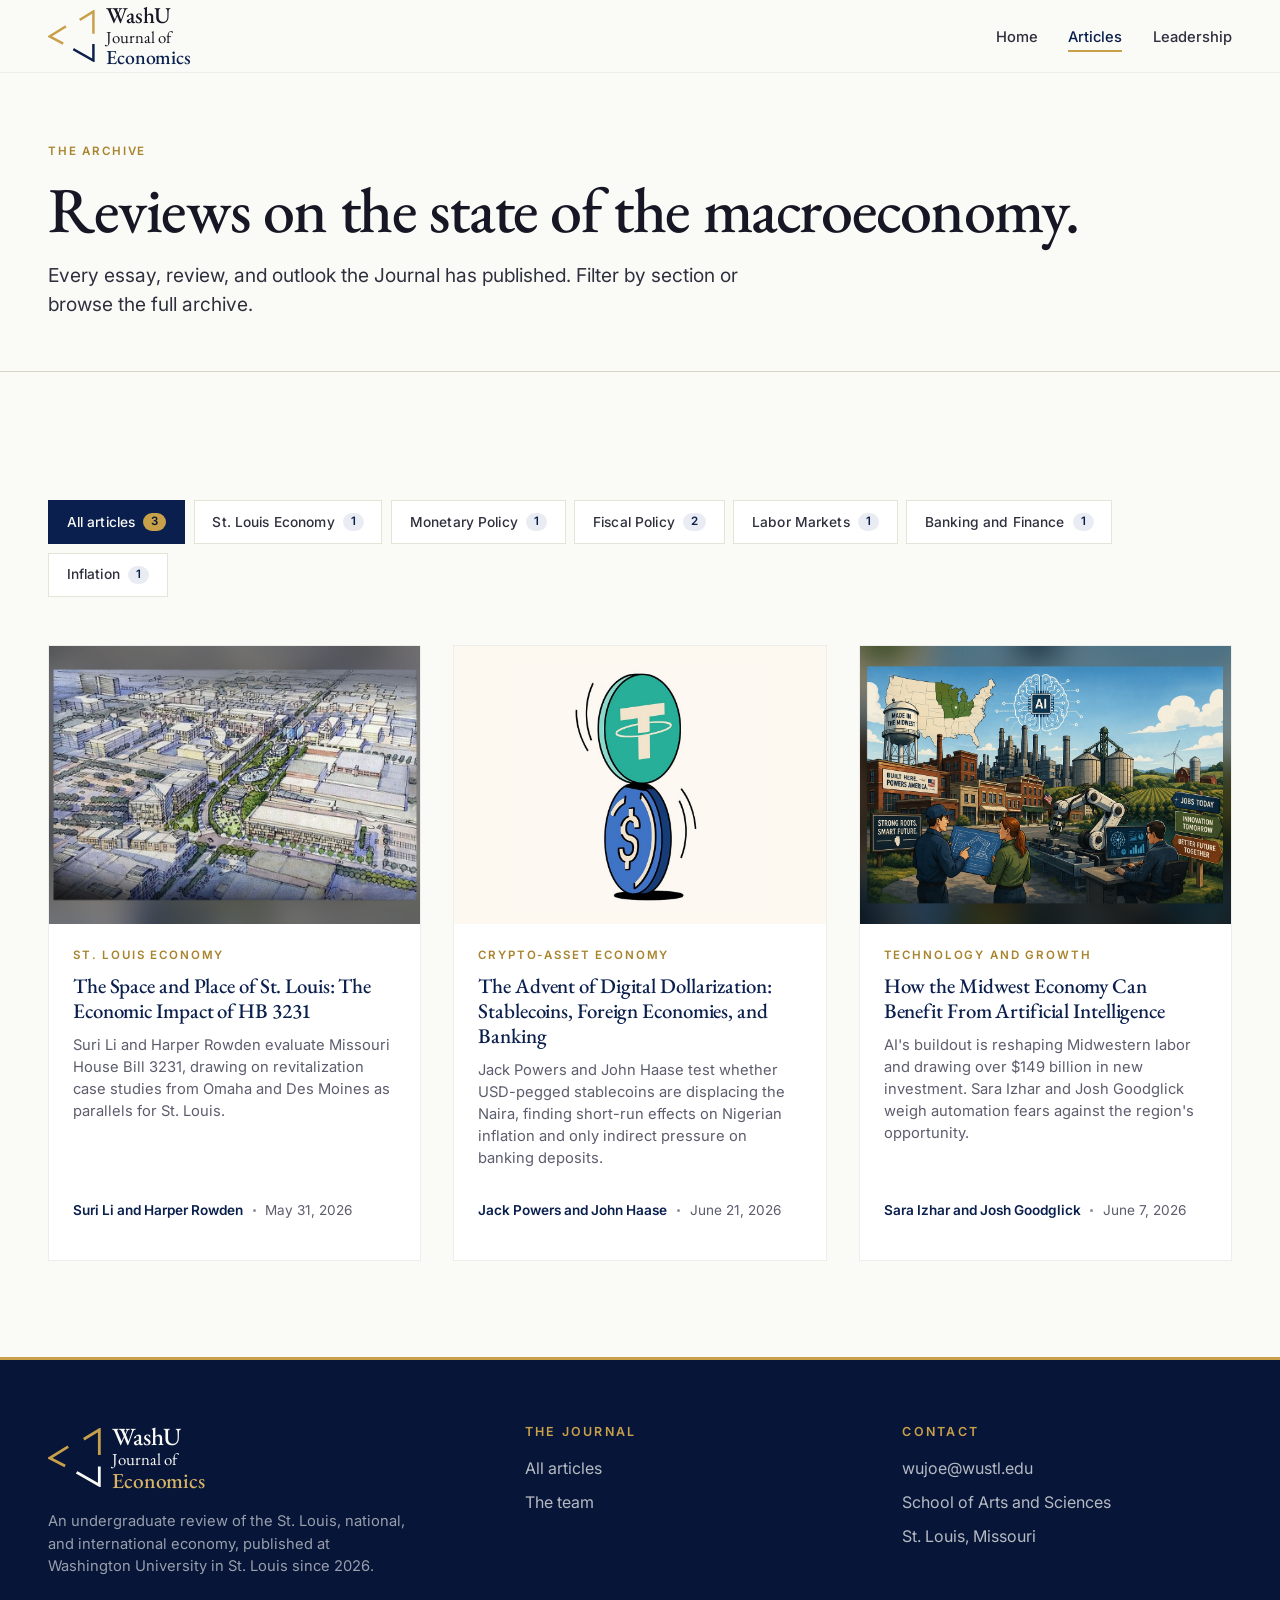
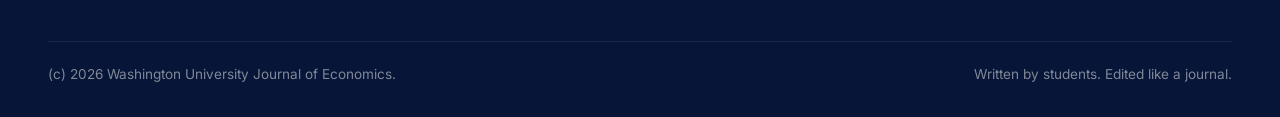
==== articles.html @ d1850b68 "Add WUJOE website Static site for the Washington University Journal of Economics: home, article inde" ====
<!DOCTYPE html>
<html lang="en">
<head>
  <meta charset="UTF-8" />
  <meta name="viewport" content="width=device-width, initial-scale=1.0" />
  <title>Articles - WUJOE</title>
  <meta name="description" content="Browse reviews and essays from the Washington University Journal of Economics, covering the St. Louis economy, fiscal and monetary policy, labor markets, and banking." />
  <!-- Link preview (LinkedIn, Slack, iMessage). After deploying, swap the two
       image paths below for the absolute URL, e.g. https://your-domain/assets/og-cover.png -->
  <meta property="og:type" content="website" />
  <meta property="og:site_name" content="WashU Journal of Economics" />
  <meta property="og:title" content="Articles - WUJOE" />
  <meta property="og:description" content="Browse reviews and essays from the Washington University Journal of Economics, covering the St. Louis economy, fiscal and monetary policy, labor markets, and banking." />
  <meta property="og:image" content="assets/og-cover.png" />
  <meta property="og:image:width" content="1200" />
  <meta property="og:image:height" content="630" />
  <meta property="og:image:alt" content="WashU Journal of Economics" />
  <meta name="twitter:card" content="summary_large_image" />
  <meta name="twitter:title" content="Articles - WUJOE" />
  <meta name="twitter:description" content="Browse reviews and essays from the Washington University Journal of Economics, covering the St. Louis economy, fiscal and monetary policy, labor markets, and banking." />
  <meta name="twitter:image" content="assets/og-cover.png" />
  <link rel="preconnect" href="https://fonts.googleapis.com" />
  <link rel="preconnect" href="https://fonts.gstatic.com" crossorigin />
  <link href="https://fonts.googleapis.com/css2?family=EB+Garamond:ital,wght@0,400;0,500;0,600;1,400;1,500&family=Inter:wght@400;500;600;700&display=swap" rel="stylesheet" />
  <link rel="stylesheet" href="styles.css?v=14f92fd7" />
  <link rel="icon" type="image/svg+xml" href="assets/logo.svg" />
  <script src="script.js?v=19b71b5b" defer></script>
</head>
<body>

  <a class="skip-link" href="#main">Skip to content</a>

  <!-- Scroll progress bar -->
  <div class="scroll-progress" aria-hidden="true"><span></span></div>

  <!-- Navigation -->
  <header class="nav">
    <div class="container nav-inner">
      <a href="index.html" class="brand" aria-label="Washington University Journal of Economics - Home">
        <svg class="brand-marks" viewBox="0 0 571 635" fill="none" aria-hidden="true">
          <g fill="none" stroke-width="30" stroke-linecap="square" stroke-linejoin="miter">
            <path class="mk-gold" d="M205 208 L18 323 L171 403"/>
            <path class="mk-gold" d="M398 113 L553 18 L553 275"/>
            <path class="mk-navy" d="M321 485 L553 617 L553 430"/>
          </g>
        </svg>
        <span class="brand-text">
          <span class="b-washu">WashU</span>
          <span class="b-journal">Journal of</span>
          <span class="b-econ">Economics</span>
        </span>
      </a>
      <nav>
        <ul class="nav-links">
          <li><a href="index.html">Home</a></li>
          <li><a href="articles.html" class="active" aria-current="page">Articles</a></li>
          <li><a href="leadership.html">Leadership</a></li>
        </ul>
      </nav>
      <button class="nav-toggle" aria-label="Menu" aria-expanded="false">
        <svg width="24" height="24" viewBox="0 0 24 24" fill="none" stroke="currentColor" stroke-width="1.8" stroke-linecap="round"><path d="M4 7h16M4 12h16M4 17h16"/></svg>
      </button>
    </div>
  </header>

  <!-- Page header -->
  <section class="page-header" id="main">
    <div class="container">
      <span class="eyebrow">The Archive</span>
      <h1 style="margin-top: 0.85rem;">Reviews on the state of the macroeconomy.</h1>
      <p class="lede">
        Every essay, review, and outlook the Journal has published. Filter by section or browse the full archive.
      </p>
    </div>
  </section>

  <section class="section">
    <div class="container">
      <div class="filters reveal">
        <button class="filter-pill active" data-filter="all">All articles</button>
        <button class="filter-pill" data-filter="stlouis">St. Louis Economy</button>
        <button class="filter-pill" data-filter="monetary">Monetary Policy</button>
        <button class="filter-pill" data-filter="fiscal">Fiscal Policy</button>
        <button class="filter-pill" data-filter="labor">Labor Markets</button>
        <button class="filter-pill" data-filter="banking">Banking and Finance</button>
        <button class="filter-pill" data-filter="inflation">Inflation</button>
      </div>

      <div class="gallery reveal-stagger">

        <a href="articles/hb3231-st-louis.html" class="article-card" data-categories="stlouis,fiscal">
          <div class="thumb">
            <img src="assets/topics/hb3231.jpg?v=39ce0d1d" alt="Aerial rendering of the Cortex Innovation Community in St. Louis, showing mixed-use blocks, green space and a central boulevard" loading="lazy" />
          </div>
          <div class="body">
            <span class="tag">St. Louis Economy</span>
            <h3>The Space and Place of St. Louis: The Economic Impact of HB 3231</h3>
            <p class="excerpt">Suri Li and Harper Rowden evaluate Missouri House Bill 3231, drawing on revitalization case studies from Omaha and Des Moines as parallels for St. Louis.</p>
            <p class="byline">
              <span class="author">Suri Li and Harper Rowden</span>
              <span class="dot"></span>
              <span>May 31, 2026</span>
            </p>
          </div>
        </a>

        <!-- TEMPORARILY WITHDRAWN from the site at the authors' request, pending a more thorough revision. The article itself is untouched at articles/stl-school-funding.html. To restore, delete this comment wrapper (search: TEMPORARILY WITHDRAWN).
        <a href="articles/stl-school-funding.html" class="article-card" data-categories="stlouis,fiscal">
          <div class="thumb">
            <img src="assets/topics/school-funding.jpg?v=7b87e75f" alt="Illustration of a one-room schoolhouse used as a coin bank, with a coin dropping into a slot in its roof" loading="lazy" />
          </div>
          <div class="body">
            <span class="tag">St. Louis Economy</span>
            <h3>Fragmented Governance and School Funding Inequality in St. Louis</h3>
            <p class="excerpt">Governmental fragmentation, racial segregation, and unequal local, state, and federal funding leave St. Louis districts deeply unequal—and a merger alone would not close the gap.</p>
            <p class="byline">
              <span class="author">Oleks Zolochevskyi and Nikki Zheng</span>
              <span class="dot"></span>
              <span>May 17, 2026</span>
            </p>
          </div>
        </a>
        -->

        <a href="articles/stablecoin-digital-dollarization.html" class="article-card" data-categories="monetary,banking,inflation">
          <div class="thumb">
            <img src="assets/topics/stablecoin.jpg?v=3f3365f6" alt="Illustration of a Tether stablecoin token balanced on a US dollar coin" loading="lazy" />
          </div>
          <div class="body">
            <span class="tag">Crypto-Asset Economy</span>
            <h3>The Advent of Digital Dollarization: Stablecoins, Foreign Economies, and Banking</h3>
            <p class="excerpt">Jack Powers and John Haase test whether USD-pegged stablecoins are displacing the Naira, finding short-run effects on Nigerian inflation and only indirect pressure on banking deposits.</p>
            <p class="byline">
              <span class="author">Jack Powers and John Haase</span>
              <span class="dot"></span>
              <span>June 21, 2026</span>
            </p>
          </div>
        </a>

        <a href="articles/ai-midwestern-markets.html" class="article-card" data-categories="labor,fiscal">
          <div class="thumb">
            <img src="assets/topics/ai-midwest.jpg?v=d4d2b6f4" alt="Illustration of a Midwestern town with factories, grain silos, a robot arm and a data dashboard, workers reviewing plans, beneath an AI chip motif" loading="lazy" />
          </div>
          <div class="body">
            <span class="tag">Technology and Growth</span>
            <h3>How the Midwest Economy Can Benefit From Artificial Intelligence</h3>
            <p class="excerpt">AI's buildout is reshaping Midwestern labor and drawing over $149 billion in new investment. Sara Izhar and Josh Goodglick weigh automation fears against the region's opportunity.</p>
            <p class="byline">
              <span class="author">Sara Izhar and Josh Goodglick</span>
              <span class="dot"></span>
              <span>June 7, 2026</span>
            </p>
          </div>
        </a>










      </div>
    </div>
  </section>


  <!-- Footer -->
  <footer class="footer">
    <div class="container">
      <div class="footer-grid">
        <div class="footer-brand">
          <a href="index.html" class="brand">
            <svg class="brand-marks" viewBox="0 0 571 635" fill="none" aria-hidden="true">
              <g fill="none" stroke-width="30" stroke-linecap="square" stroke-linejoin="miter">
                <path class="mk-gold" d="M205 208 L18 323 L171 403"/>
                <path class="mk-gold" d="M398 113 L553 18 L553 275"/>
                <path class="mk-navy" d="M321 485 L553 617 L553 430"/>
              </g>
            </svg>
            <span class="brand-text">
              <span class="b-washu">WashU</span>
              <span class="b-journal">Journal of</span>
              <span class="b-econ">Economics</span>
            </span>
          </a>
          <p>An undergraduate review of the St. Louis, national, and international economy, published at Washington University in St. Louis since 2026.</p>
        </div>
        <div>
          <h4>The Journal</h4>
          <ul>
            <li><a href="articles.html">All articles</a></li>
            <li><a href="leadership.html">The team</a></li>
          </ul>
        </div>
        <div>
          <h4>Contact</h4>
          <ul>
            <li><a href="mailto:wujoe@wustl.edu">wujoe@wustl.edu</a></li>
            <li>School of Arts and Sciences</li>
            <li>St. Louis, Missouri</li>
          </ul>
        </div>
      </div>
      <div class="footer-bottom">
        <span>(c) 2026 Washington University Journal of Economics.</span>
        <span>Written by students. Edited like a journal.</span>
      </div>
    </div>
  </footer>

</body>
</html>
---- styles.css ----
/* WUJOE - Washington University Journal of Economics
   Editorial / academic publication site.
   Tokens, typography, layout primitives, and component styles. */

/* ---------- Design Tokens ---------- */
:root {
  /* Brand palette: navy + gold + paper white (locked from logo) */
  --navy:        #0a1f4d;
  --navy-deep:   #061538;
  --navy-soft:   #1a2f5e;
  --navy-mist:   #e9ecf3;

  --gold:        #c9a04a;
  --gold-soft:   #d8b465;
  --gold-deep:   #a8842e;
  --gold-mist:   #f6efde;

  --paper:       #fafaf6;
  --paper-warm:  #f3efe5;
  --white:       #ffffff;

  --ink:         #161624;
  --ink-soft:    #2f2f3e;
  --mute:        #5d5d6e;
  --mute-soft:   #8e8e9d;

  --border:      #e6e3d7;
  --border-soft: #ededea;
  --hairline:    #d8d4c5;

  /* Type */
  --font-display: "EB Garamond", "Times New Roman", Georgia, serif;
  --font-body:    "Inter", -apple-system, BlinkMacSystemFont, "Segoe UI", system-ui, sans-serif;
  --font-mono:    "JetBrains Mono", ui-monospace, "SF Mono", Menlo, monospace;

  /* Rhythm */
  --gap-1: 0.5rem;
  --gap-2: 1rem;
  --gap-3: 1.5rem;
  --gap-4: 2rem;
  --gap-6: 3rem;
  --gap-8: 4rem;
  --gap-12: 6rem;
  --gap-16: 8rem;

  --max-w: 1320px;
  --max-w-narrow: 980px;
  --max-w-read: 720px;

  --ease-out: cubic-bezier(0.16, 1, 0.3, 1);
}

/* ---------- Reset / Base ---------- */
*, *::before, *::after { box-sizing: border-box; }
html { scroll-behavior: smooth; }
body {
  margin: 0;
  font-family: var(--font-body);
  font-size: 16px;
  line-height: 1.55;
  color: var(--ink);
  background: var(--paper);
  -webkit-font-smoothing: antialiased;
  -moz-osx-font-smoothing: grayscale;
  text-rendering: optimizeLegibility;
}
img, svg { display: block; max-width: 100%; height: auto; }
a { color: inherit; text-decoration: none; }
button { font: inherit; cursor: pointer; }

::selection { background: var(--navy); color: var(--paper); }

/* ---------- Typography ---------- */
.display, h1, h2, h3, h4 {
  font-family: var(--font-display);
  font-weight: 500;
  color: var(--ink);
  letter-spacing: -0.005em;
  line-height: 1.08;
  margin: 0;
}
h1 { font-size: clamp(2.6rem, 5.4vw, 4.8rem); letter-spacing: -0.018em; }
h2 { font-size: clamp(2rem, 3.6vw, 3.2rem); letter-spacing: -0.012em; }
h3 { font-size: clamp(1.4rem, 2vw, 1.85rem); line-height: 1.2; }
h4 { font-size: 1.2rem; line-height: 1.3; }

p { margin: 0 0 1em; }
.lede { font-size: 1.2rem; line-height: 1.55; color: var(--ink-soft); }

.eyebrow {
  font-family: var(--font-body);
  font-size: 0.72rem;
  font-weight: 600;
  letter-spacing: 0.16em;
  text-transform: uppercase;
  color: var(--gold-deep);
}

/* ---------- Layout ---------- */
.container {
  width: 100%;
  max-width: var(--max-w);
  margin: 0 auto;
  padding: 0 clamp(1.25rem, 4vw, 3rem);
}
.section { padding: var(--gap-12) 0; }
.section-tight { padding: var(--gap-8) 0; }

/* ---------- Navigation ---------- */
.nav {
  position: sticky;
  top: 0;
  z-index: 30;
  background: rgba(250, 250, 246, 0.92);
  backdrop-filter: saturate(140%) blur(10px);
  -webkit-backdrop-filter: saturate(140%) blur(10px);
  border-bottom: 1px solid var(--border-soft);
}
.nav-inner {
  display: flex;
  align-items: center;
  justify-content: space-between;
  height: 72px;
  gap: var(--gap-4);
}
.brand {
  display: inline-flex;
  align-items: center;
  gap: 0.7rem;
  color: var(--navy);
  text-decoration: none;
}
.brand-marks {
  width: 47px;
  height: 52px;
  flex: 0 0 47px;
  display: block;
}
.brand-marks .mk-gold { stroke: var(--gold); }
.brand-marks .mk-navy { stroke: var(--navy); }
.brand-text {
  display: flex;
  flex-direction: column;
  line-height: 1;
  font-family: var(--font-display);
  color: inherit;
}
.brand-text .b-washu {
  font-size: 1.42rem;
  font-weight: 500;
  color: var(--ink);
  letter-spacing: -0.008em;
  line-height: 1;
}
.brand-text .b-journal {
  font-size: 1.05rem;
  font-weight: 400;
  color: var(--ink);
  padding-top: 0.12rem;
  line-height: 1;
}
.brand-text .b-econ {
  font-size: 1.24rem;
  font-weight: 500;
  color: var(--navy);
  padding-top: 0.12rem;
  letter-spacing: -0.008em;
  line-height: 1;
}
/* On dark grounds the navy half of the mark and wordmark would vanish */
.footer .brand { color: var(--paper); }
.footer .brand-marks { width: 53px; height: 59px; flex-basis: 53px; }
.footer .brand-marks .mk-navy { stroke: var(--paper); }
.footer .brand-text .b-washu { font-size: 1.55rem; }
.footer .brand-text .b-journal,
.footer .brand-text .b-washu { color: var(--paper); }
.footer .brand-text .b-econ { font-size: 1.34rem; color: var(--gold-soft); }
/* Legacy compat: hide old brand-mark img if present */
.brand-mark { display: none; }
.brand-name {
  position: absolute;
  width: 1px; height: 1px;
  margin: -1px; padding: 0;
  overflow: hidden;
  clip: rect(0, 0, 0, 0);
  white-space: nowrap;
  border: 0;
}

.nav-links {
  display: flex;
  align-items: center;
  gap: clamp(1rem, 2.4vw, 2.4rem);
  list-style: none;
  padding: 0; margin: 0;
}
.nav-links a {
  font-size: 0.92rem;
  font-weight: 500;
  color: var(--ink-soft);
  position: relative;
  transition: color 0.2s var(--ease-out);
}
.nav-links a::after {
  content: "";
  position: absolute;
  left: 0; right: 0; bottom: -6px;
  height: 2px;
  background: var(--gold);
  transform: scaleX(0);
  transform-origin: left;
  transition: transform 0.32s var(--ease-out);
}
.nav-links a:hover { color: var(--navy); }
.nav-links a:hover::after { transform: scaleX(1); }
.nav-links a.active { color: var(--navy); }
.nav-links a.active::after { transform: scaleX(1); }

.nav-toggle { display: none; background: transparent; border: 0; padding: 0.5rem; color: var(--navy); }

/* ---------- Buttons ---------- */
.btn {
  display: inline-flex;
  align-items: center;
  justify-content: center;
  gap: 0.55rem;
  font-family: var(--font-body);
  font-size: 0.95rem;
  font-weight: 600;
  padding: 0.85rem 1.5rem;
  letter-spacing: 0.01em;
  border: 1px solid transparent;
  transition: all 0.22s var(--ease-out);
  white-space: nowrap;
}
.btn-primary {
  background: var(--navy);
  color: var(--paper);
  border-color: var(--navy);
}
.btn-primary:hover { background: var(--navy-deep); border-color: var(--navy-deep); transform: translateY(-1px); }
.btn-primary:active { transform: translateY(0); }

.btn-ghost {
  background: transparent;
  color: var(--navy);
  border-color: var(--navy);
}
.btn-ghost:hover { background: var(--navy); color: var(--paper); }

.btn-gold {
  background: var(--gold);
  color: var(--navy-deep);
  border-color: var(--gold);
}
.btn-gold:hover { background: var(--gold-soft); border-color: var(--gold-soft); transform: translateY(-1px); }

.btn-link {
  display: inline-flex;
  align-items: center;
  gap: 0.5rem;
  font-weight: 600;
  color: var(--navy);
  padding-bottom: 2px;
  border-bottom: 1px solid var(--gold);
  transition: gap 0.22s var(--ease-out), color 0.22s;
}
.btn-link:hover { gap: 0.85rem; color: var(--navy-deep); }
.btn-link svg { transition: transform 0.22s var(--ease-out); }
.btn-link:hover svg { transform: translateX(2px); }

/* ---------- Hero ---------- */
.hero { position: relative; padding: var(--gap-12) 0 var(--gap-8); overflow: hidden; }
.hero::before {
  content: "";
  position: absolute;
  top: 0; right: -10%;
  width: 580px; height: 580px;
  background: radial-gradient(circle at center, rgba(201, 160, 74, 0.16), transparent 62%);
  pointer-events: none;
  z-index: 0;
}
.hero-inner {
  position: relative;
  display: grid;
  grid-template-columns: minmax(0, 1.35fr) minmax(0, 1fr);
  gap: var(--gap-8);
  align-items: end;
  z-index: 1;
}
.hero-title {
  font-size: clamp(2.8rem, 6.2vw, 5.6rem);
  line-height: 1;
  letter-spacing: -0.022em;
}
.hero-title em {
  font-style: italic;
  color: var(--navy);
  line-height: 1.1;
  padding-bottom: 0.18em;
  display: inline-block;
}
.hero-title .gold-accent { color: var(--gold-deep); font-style: italic; }
.hero-title .gold-accent em { color: inherit; }
.hero-lede { max-width: 56ch; margin-top: 1.8rem; font-size: 1.2rem; color: var(--ink-soft); }
.hero-actions { display: flex; gap: 0.85rem; margin-top: 2.2rem; flex-wrap: wrap; }

.hero-meta {
  border-top: 1px solid var(--hairline);
  padding-top: 1.4rem;
  display: grid;
  gap: 1.3rem;
}
.hero-meta .item { display: grid; gap: 0.3rem; }
.hero-meta .label { font-size: 0.72rem; letter-spacing: 0.18em; text-transform: uppercase; color: var(--mute); font-weight: 600; }
.hero-meta .value { font-family: var(--font-display); font-size: 1.4rem; color: var(--navy); line-height: 1.15; }
.hero-meta .desc { font-size: 0.92rem; color: var(--mute); max-width: 32ch; }

/* ---------- Polaroid (hero right column) ---------- */
/* ---------- Hero economics motifs ----------
   Real notation and marks, set as HTML/standalone SVG rather than inside the
   stretched sweep-line SVG, so nothing distorts. Decorative only (aria-hidden)
   and behind the copy. Same safety rule as everywhere on this page: the base
   style is the finished state, hidden only inside the keyframes. */
.hero-motifs { position: absolute; inset: 0; z-index: 0; pointer-events: none; }
.hm { position: absolute; display: block; }
.hm-eq {
  font-family: var(--font-display);
  font-style: italic;
  font-size: 1.35rem;
  letter-spacing: 0.01em;
  color: var(--paper);
  opacity: 0.16;
  white-space: nowrap;
}
.hm-eq sub, .hm-eq sup { font-size: 0.62em; font-style: normal; }
.hm-note {
  font-family: var(--font-body);
  font-size: 0.66rem;
  letter-spacing: 0.18em;
  text-transform: uppercase;
  color: var(--paper);
  opacity: 0.13;
  white-space: nowrap;
}
.hm-dist  { width: 190px; opacity: 0.17; }
.hm-bars  { width: 120px; opacity: 0.26; }
.hm-sd    { width: 150px; opacity: 0.2; }
.hm-coins { width: 150px; opacity: 0.3; }

@media (max-width: 1180px) {
  .hm-coins, .hm-bars, .hm-sd { display: none; }
  /* the curve keeps a fixed px width, so it eats a bigger share of a
     narrow hero and drifts into the trend line -- shrink it instead */
  .hm-dist { width: 150px; }
}
@media (max-width: 960px)  { .hero-motifs { display: none; } }

/* ---------- Hero trend line ----------
   A single gold line sweeping the full navy hero, nothing behind it. It sits
   under the content (.hero-inner is z-index 1) and never intercepts clicks.
   Pure CSS on an inline SVG — no JavaScript anywhere. As everywhere else on
   this page, each element's BASE style is its finished state and the undrawn
   state lives only inside the keyframes with fill-mode: backwards, so if the
   animation never runs the line is simply already there. */
.hero-trend {
  position: absolute;
  inset: 0;
  z-index: 0;
  pointer-events: none;
}
.hero-trend svg { width: 100%; height: 100%; display: block; overflow: visible; }

/* finished states */
.ht-line  { stroke-dasharray: 1620; stroke-dashoffset: 0; opacity: 0.9; }

/* The viewBox is stretched to the hero, so below roughly tablet width the
   aspect distorts far enough to skew the arrowhead. Hide it there rather
   than show a bent one. */
@media (max-width: 960px) {
  .hero-trend { display: none; }
}

.issue-mini {
  max-width: 420px;
  width: 100%;
  margin-top: var(--gap-3);
  border-top: 1px solid var(--hairline);
  padding-top: 1.1rem;
}
.issue-mini .label {
  font-size: 0.72rem; letter-spacing: 0.18em; text-transform: uppercase;
  color: var(--mute); font-weight: 600;
}
.issue-mini p {
  font-family: var(--font-display);
  font-size: 1.18rem;
  line-height: 1.35;
  color: var(--navy);
  margin: 0.55rem 0 0;
}

/* ---------- Headline strip / volume bar ---------- */
.volume-strip {
  border-top: 1px solid var(--hairline);
  border-bottom: 1px solid var(--hairline);
  padding: 1.1rem 0;
  margin-top: var(--gap-4);
}
.volume-strip-inner {
  display: flex;
  align-items: center;
  justify-content: space-between;
  gap: 2rem;
  flex-wrap: wrap;
}
.volume-strip .vs-item {
  display: inline-flex;
  align-items: center;
  gap: 0.55rem;
  font-size: 0.85rem;
  color: var(--mute);
}
.volume-strip .vs-item strong {
  color: var(--navy);
  font-weight: 600;
}

/* ---------- About / Description section ---------- */
.about {
  display: grid;
  grid-template-columns: minmax(0, 0.85fr) minmax(0, 1.4fr);
  gap: var(--gap-8);
  align-items: start;
}
.about-side .eyebrow { display: block; margin-bottom: 1rem; }
.about-side h2 { font-size: clamp(1.8rem, 2.4vw, 2.4rem); }
.about-body p {
  font-size: 1.18rem;
  line-height: 1.65;
  color: var(--ink-soft);
  max-width: 62ch;
}
.about-body p:first-of-type::first-letter {
  font-family: var(--font-display);
  font-size: 4.2rem;
  float: left;
  line-height: 0.85;
  padding: 0.35rem 0.6rem 0 0;
  color: var(--navy);
  font-weight: 500;
}

/* ---------- Featured articles section ---------- */
.featured-grid {
  display: grid;
  grid-template-columns: minmax(0, 1.7fr) minmax(0, 1fr);
  gap: var(--gap-6);
}
.featured-side-stack {
  display: grid;
  gap: var(--gap-4);
}
.feature-card {
  display: block;
  background: var(--white);
  border: 1px solid var(--border-soft);
  transition: transform 0.32s var(--ease-out), box-shadow 0.32s var(--ease-out), border-color 0.32s;
  overflow: hidden;
}
.feature-card:hover {
  transform: translateY(-3px);
  box-shadow: 0 18px 40px -22px rgba(10, 31, 77, 0.35);
  border-color: var(--gold);
}
.feature-card .thumb {
  aspect-ratio: 16 / 9;
  overflow: hidden;
  background: var(--navy-mist);
}
.feature-card .thumb img { width: 100%; height: 100%; object-fit: cover; transition: transform 0.6s var(--ease-out); }
.feature-card:hover .thumb img { transform: scale(1.04); }
.feature-card .body { padding: 1.4rem 1.5rem 1.6rem; }
.feature-card.large .body { padding: 2rem 2.2rem 2.2rem; }
.feature-card .tag {
  display: inline-block;
  font-size: 0.72rem;
  letter-spacing: 0.16em;
  text-transform: uppercase;
  font-weight: 600;
  color: var(--gold-deep);
  margin-bottom: 0.9rem;
}
.feature-card h3 {
  font-size: clamp(1.25rem, 1.6vw, 1.55rem);
  color: var(--navy);
  margin-bottom: 0.8rem;
  line-height: 1.18;
}
.feature-card.large h3 { font-size: clamp(1.7rem, 2.4vw, 2.4rem); line-height: 1.1; }
.feature-card .excerpt {
  color: var(--mute);
  font-size: 0.96rem;
  line-height: 1.55;
  margin-bottom: 1.1rem;
}
.feature-card .byline {
  display: flex;
  align-items: center;
  gap: 0.6rem;
  font-size: 0.85rem;
  color: var(--mute);
}
.feature-card .byline .dot { width: 3px; height: 3px; background: var(--mute-soft); border-radius: 50%; }
.feature-card .byline .author { color: var(--navy); font-weight: 600; }

/* ---------- Leadership preview ---------- */
.leadership-pre {
  display: grid;
  grid-template-columns: minmax(0, 0.95fr) minmax(0, 1.2fr);
  gap: var(--gap-8);
  align-items: center;
}
.leadership-pre-text h2 { margin-bottom: 1rem; }
.leadership-pre-text .lede { margin-bottom: 1.8rem; max-width: 50ch; }
.leadership-portrait-stack {
  display: grid;
  grid-template-columns: repeat(3, 1fr);
  gap: 0.85rem;
}
.leadership-portrait-stack .p {
  aspect-ratio: 3 / 4;
  overflow: hidden;
  position: relative;
  background: var(--navy-mist);
}
.leadership-portrait-stack .p img { width: 100%; height: 100%; object-fit: cover; transition: transform 0.6s var(--ease-out); }
.leadership-portrait-stack .p:hover img { transform: scale(1.04); }
.leadership-portrait-stack .p:nth-child(2) { transform: translateY(1.6rem); }

/* ---------- Footer ---------- */
.footer {
  background: var(--navy-deep);
  color: rgba(250, 250, 246, 0.72);
  padding: var(--gap-8) 0 var(--gap-4);
}
.footer-grid {
  display: grid;
  grid-template-columns: minmax(0, 1.3fr) repeat(2, minmax(0, 1fr));
  gap: var(--gap-6);
  padding-bottom: var(--gap-6);
  border-bottom: 1px solid rgba(255, 255, 255, 0.08);
}
.footer h4 {
  font-family: var(--font-body);
  font-size: 0.78rem;
  letter-spacing: 0.18em;
  text-transform: uppercase;
  color: var(--gold);
  margin-bottom: 1rem;
  font-weight: 600;
}
.footer ul { list-style: none; padding: 0; margin: 0; }
.footer ul li { margin-bottom: 0.55rem; }
.footer ul a { transition: color 0.2s var(--ease-out); }
.footer ul a:hover { color: var(--gold-soft); }
.footer-brand { max-width: 36ch; }
.footer-brand p { color: rgba(250, 250, 246, 0.6); font-size: 0.92rem; line-height: 1.55; margin-top: 1rem; }
.footer .brand { color: var(--paper); }
.footer .brand .top { color: rgba(255, 255, 255, 0.55); }
.footer .brand .bot { color: var(--paper); }
.footer-bottom {
  margin-top: 1.4rem;
  display: flex;
  justify-content: space-between;
  align-items: center;
  font-size: 0.85rem;
  color: rgba(250, 250, 246, 0.5);
  flex-wrap: wrap;
  gap: 0.85rem;
}

/* ---------- Articles gallery page ---------- */
.page-header {
  padding: var(--gap-8) 0 var(--gap-4);
  border-bottom: 1px solid var(--hairline);
}
.page-header h1 {
  font-size: clamp(2.4rem, 5vw, 4.4rem);
  letter-spacing: -0.022em;
  margin-bottom: 1rem;
}
.page-header .lede { max-width: 60ch; }

.filters {
  display: flex;
  gap: 0.55rem;
  margin: var(--gap-4) 0 var(--gap-6);
  flex-wrap: wrap;
}
.filter-pill {
  font-family: var(--font-body);
  font-size: 0.86rem;
  font-weight: 500;
  padding: 0.5rem 1.05rem;
  border: 1px solid var(--border);
  background: var(--white);
  color: var(--ink-soft);
  letter-spacing: 0.01em;
  transition: all 0.22s var(--ease-out);
}
.filter-pill:hover { border-color: var(--navy); color: var(--navy); }
.filter-pill.active { background: var(--navy); color: var(--paper); border-color: var(--navy); }

.gallery {
  display: grid;
  grid-template-columns: repeat(auto-fit, minmax(280px, 1fr));
  gap: var(--gap-4);
}
.article-card {
  display: flex;
  flex-direction: column;
  background: var(--white);
  border: 1px solid var(--border-soft);
  overflow: hidden;
  transition: transform 0.32s var(--ease-out), box-shadow 0.32s var(--ease-out), border-color 0.32s;
}
.article-card:hover {
  transform: translateY(-3px);
  box-shadow: 0 18px 40px -24px rgba(10, 31, 77, 0.35);
  border-color: var(--gold);
}
.article-card .thumb {
  aspect-ratio: 4 / 3;
  overflow: hidden;
  background: var(--navy-mist);
}
.article-card .thumb img { width: 100%; height: 100%; object-fit: cover; transition: transform 0.6s var(--ease-out); }
.article-card:hover .thumb img { transform: scale(1.05); }
.article-card .body { padding: 1.4rem 1.5rem 1.6rem; display: flex; flex-direction: column; gap: 0.6rem; flex: 1; }
.article-card .tag {
  font-size: 0.72rem;
  letter-spacing: 0.16em;
  text-transform: uppercase;
  font-weight: 600;
  color: var(--gold-deep);
}
.article-card h3 { font-size: 1.3rem; color: var(--navy); line-height: 1.2; }
.article-card .excerpt { color: var(--mute); font-size: 0.92rem; line-height: 1.5; flex: 1; }
.article-card .byline {
  margin-top: 0.4rem;
  display: flex; align-items: center; gap: 0.6rem;
  font-size: 0.85rem; color: var(--mute);
}
.article-card .byline .author { color: var(--navy); font-weight: 600; }
.article-card .byline .dot { width: 3px; height: 3px; background: var(--mute-soft); border-radius: 50%; }

/* ---------- Leadership page ---------- */
.tier {
  margin-bottom: var(--gap-8);
}
.tier-head {
  display: flex;
  align-items: baseline;
  justify-content: space-between;
  gap: 2rem;
  padding-bottom: 1.2rem;
  margin-bottom: var(--gap-4);
  border-bottom: 1px solid var(--hairline);
  flex-wrap: wrap;
}
.tier-head h2 { font-size: clamp(1.7rem, 2.6vw, 2.4rem); }
.tier-head .count { font-family: var(--font-mono); font-size: 0.78rem; letter-spacing: 0.08em; color: var(--mute); }

.people-grid {
  display: grid;
  grid-template-columns: repeat(auto-fit, minmax(240px, 1fr));
  gap: var(--gap-4);
}
/* Former members: present, but visually stepped back from the active team */
.tier-former .person-portrait img { filter: grayscale(0.55); opacity: 0.9; }
.tier-former .person:hover .person-portrait img { filter: grayscale(0.15); opacity: 1; }
.tier-former .person .role { color: var(--mute); }

/* Pin to four tracks so portraits stay the same size whether a tier
   holds three people or four. Falls back to auto-fit when narrow. */
@media (min-width: 1000px) {
  .people-grid.fixed-4 { grid-template-columns: repeat(4, minmax(0, 1fr)); }
}
.person {
  display: grid;
  gap: 0.85rem;
}
.person-portrait {
  aspect-ratio: 3 / 4;
  overflow: hidden;
  background: var(--navy-mist);
  position: relative;
}
.person-portrait img { width: 100%; height: 100%; object-fit: cover; transition: transform 0.6s var(--ease-out); filter: grayscale(0.15); }
.person:hover .person-portrait img { transform: scale(1.04); filter: grayscale(0); }
.person h3 { font-size: 1.25rem; color: var(--navy); }
.person .role { font-size: 0.82rem; color: var(--gold-deep); letter-spacing: 0.06em; text-transform: uppercase; font-weight: 600; }
.person .bio { font-size: 0.92rem; color: var(--mute); line-height: 1.55; }

.tier.leadership-tier {
  display: grid;
  grid-template-columns: 1fr 1fr;
  gap: var(--gap-8);
}
.tier.leadership-tier .person {
  grid-template-columns: 240px 1fr;
  gap: 1.6rem;
  align-items: start;
}
.tier.leadership-tier .person-portrait { aspect-ratio: 3 / 4; }
.tier.leadership-tier .person .bio { font-size: 0.98rem; }

/* ---------- Article reading page ---------- */
.article-wrap {
  max-width: var(--max-w-read);
  margin: 0 auto;
  padding: var(--gap-8) 0;
}
.article-head {
  border-bottom: 1px solid var(--hairline);
  padding-bottom: var(--gap-4);
  margin-bottom: var(--gap-6);
}
.article-head .tag { font-size: 0.75rem; letter-spacing: 0.18em; text-transform: uppercase; color: var(--gold-deep); font-weight: 600; }
.article-head h1 { margin: 1rem 0 1.4rem; }
.article-head .meta { display: flex; gap: 1.2rem; font-size: 0.92rem; color: var(--mute); flex-wrap: wrap; }
.article-head .author { color: var(--navy); font-weight: 600; }
.article-hero-img { aspect-ratio: 16 / 9; margin: var(--gap-4) 0 var(--gap-6); overflow: hidden; }
.article-hero-img img { width: 100%; height: 100%; object-fit: cover; }
.article-body p { font-size: 1.12rem; line-height: 1.72; color: var(--ink-soft); margin-bottom: 1.4em; }
.article-body p:first-of-type::first-letter {
  font-family: var(--font-display);
  font-size: 4.4rem;
  float: left;
  line-height: 0.88;
  padding: 0.4rem 0.65rem 0 0;
  color: var(--navy);
}
.article-body h2 { font-size: 1.8rem; margin: 2.2rem 0 1rem; color: var(--navy); }
.article-body h3 { font-size: 1.35rem; margin: 1.8rem 0 0.8rem; color: var(--navy); }
.article-body blockquote {
  border-left: 3px solid var(--gold);
  padding: 0.4rem 0 0.4rem 1.4rem;
  margin: 1.6rem 0;
  font-family: var(--font-display);
  font-size: 1.45rem;
  font-style: italic;
  color: var(--navy);
  line-height: 1.35;
}
.article-footer {
  margin-top: var(--gap-6);
  padding-top: var(--gap-4);
  border-top: 1px solid var(--hairline);
  font-size: 0.92rem;
  color: var(--mute);
}

/* ---------- Homepage entrance ----------
   Everything animates with CSS animations that start on their own. Nothing
   waits for JS to toggle a class, so a script error or an unsupported feature
   can never leave the hero invisible — the earlier transition-based version
   did exactly that in Safari. JS only splits the heading into words and
   letters; the failsafe below reveals it even if that never happens.
   No filter/blur either: Safari drops text layers that combine blur with
   opacity, which is what made the heading vanish. */
@keyframes wujoeRise {
  from { opacity: 0; transform: translateY(18px); }
  to   { opacity: 1; transform: none; }
}
@keyframes wujoeRiseSoft {
  from { opacity: 0; transform: translateY(22px) scale(0.985); }
  to   { opacity: 1; transform: none; }
}
@keyframes wujoeDrop {
  from { opacity: 0; transform: translateY(-10px); }
  to   { opacity: 1; transform: none; }
}
@keyframes wujoeWord {
  from { opacity: 0; transform: translateY(0.42em); }
  to   { opacity: 1; transform: none; }
}
@keyframes wujoeWipe {
  from { transform: scaleX(0); }
  to   { transform: scaleX(1); }
}

.intro .nav          { animation: wujoeDrop 0.7s var(--ease-out) both; }
.intro .hero-lede    { animation: wujoeRise 0.9s var(--ease-out) 1s both; }

/* The line draws as the heading lands, so the two read as one movement, and
   the arrowhead only appears once the line reaches it. */
@keyframes htDraw  { from { stroke-dashoffset: 1620; } }
@keyframes htFade  { from { opacity: 0; } }

.intro .ht-line  { animation: htDraw 2.4s var(--ease-out) 0.45s backwards; }
.intro .hm-eq:nth-of-type(1) { animation: htFade 0.7s var(--ease-out) 1.5s backwards; }
.intro .hm-eq:nth-of-type(2) { animation: htFade 0.7s var(--ease-out) 1.7s backwards; }
.intro .hm-eq:nth-of-type(3) { animation: htFade 0.7s var(--ease-out) 1.9s backwards; }
.intro .hm-note              { animation: htFade 0.7s var(--ease-out) 2.1s backwards; }
.intro .hm-dist              { animation: htFade 0.8s var(--ease-out) 2.3s backwards; }
.intro .hm-eq:nth-of-type(4) { animation: htFade 0.7s var(--ease-out) 2.1s backwards; }
.intro .hm-bars              { animation: htFade 0.8s var(--ease-out) 2.5s backwards; }
.intro .hm-sd                { animation: htFade 0.8s var(--ease-out) 2.7s backwards; }
.intro .hm-coins             { animation: htFade 0.8s var(--ease-out) 2.9s backwards; }
.intro .hero-actions { animation: wujoeRise 0.9s var(--ease-out) 1.12s both; }
.intro .issue-mini   { animation: wujoeRise 0.9s var(--ease-out) 1.24s both; }
.intro .volume-strip { animation: wujoeRise 0.9s var(--ease-out) 1.24s both; position: relative; }
.intro .volume-strip::after {
  content: "";
  position: absolute;
  left: 0; bottom: 0;
  height: 2px; width: 100%;
  background: var(--gold);
  transform-origin: left;
  animation: wujoeWipe 1.1s var(--ease-out) 1.5s both;
}

/* The heading is NEVER hidden by CSS. Only the split words hide themselves,
   and only as the opening frame of an animation that always runs to
   completion. So if JS never splits the heading — script blocked, cached
   mismatch, anything — the plain heading simply shows. Earlier versions hid
   it and waited for a class or a 0s visibility animation to bring it back;
   Safari doesn't reliably animate visibility, so the text stayed blank. */
.intro .hero-title .w,
.intro .hero-title .l { display: inline-block; }
.intro .hero-title .w > span,
.intro .hero-title .l > span {
  display: inline-block;
  animation: wujoeWord 0.85s var(--ease-out) both;
}

@media (prefers-reduced-motion: reduce) {
  .intro .nav,
  .intro .hero-lede,
  .intro .hero-actions,
  .intro .issue-mini,
  .intro .volume-strip,
  .intro .volume-strip::after,
  .intro .hero-title .w > span,
  .intro .hero-title .l > span,
  .intro .ht-line,
  .intro .hm-eq,
  .intro .hm-note,
  .intro .hm-dist,
  .intro .hm-bars,
  .intro .hm-sd,
  .intro .hm-coins {
    animation: none !important;
    visibility: visible !important;
    opacity: 1 !important;
    transform: none !important;
  }
}

/* ---------- Scroll reveal ---------- */
.reveal {
  opacity: 0;
  transform: translateY(18px);
  transition: opacity 0.7s var(--ease-out), transform 0.7s var(--ease-out);
}
.reveal.is-in {
  opacity: 1;
  transform: translateY(0);
}

/* ---------- Responsive ---------- */
@media (max-width: 960px) {
  .hero-inner,
  .about,
  .featured-grid,
  .leadership-pre,
  .featured-side-stack { grid-template-columns: 1fr; }
  .leadership-portrait-stack .p:nth-child(2) { transform: none; }
  .tier.leadership-tier { grid-template-columns: 1fr; gap: var(--gap-6); }
  .tier.leadership-tier .person { grid-template-columns: 200px 1fr; }
  .footer-grid { grid-template-columns: 1fr 1fr; }
}

@media (max-width: 720px) {
  .nav-links { display: none; position: absolute; top: 72px; left: 0; right: 0; background: var(--paper); border-bottom: 1px solid var(--border-soft); flex-direction: column; align-items: stretch; padding: 1rem 1.5rem; gap: 0; }
  .nav-links.open { display: flex; }
  .nav-links li { border-bottom: 1px solid var(--border-soft); }
  .nav-links li:last-child { border-bottom: 0; }
  .nav-links a { padding: 0.95rem 0; display: block; }
  .nav-links a::after { display: none; }
  .nav-toggle { display: inline-flex; }
  .tier.leadership-tier .person { grid-template-columns: 1fr; }
  .tier.leadership-tier .person-portrait { max-width: 240px; }
  .footer-grid { grid-template-columns: 1fr; gap: var(--gap-4); }
}

@media (prefers-reduced-motion: reduce) {
  *, *::before, *::after {
    animation-duration: 0.01ms !important;
    transition-duration: 0.01ms !important;
  }
  .reveal,
  .reveal-stagger > * { opacity: 1; transform: none; }
}

/* =====================================================
   v2 redesign: scroll polish, navy sections, stagger
   ===================================================== */

/* Scroll progress bar (CSS scroll-driven animation; degrades to invisible) */
.scroll-progress {
  position: fixed;
  top: 0; left: 0; right: 0;
  height: 3px;
  background: transparent;
  z-index: 100;
  pointer-events: none;
}
.scroll-progress span {
  display: block;
  height: 100%;
  background: var(--gold);
  transform: scaleX(0);
  transform-origin: left;
  box-shadow: 0 0 6px rgba(201, 160, 74, 0.35);
}
@supports (animation-timeline: scroll()) {
  .scroll-progress span {
    animation: progress-fill linear;
    animation-timeline: scroll(root);
  }
}
@keyframes progress-fill {
  to { transform: scaleX(1); }
}

/* Nav scroll-state: subtle firming up after the hero */
.nav { transition: background 0.4s var(--ease-out), border-color 0.4s var(--ease-out), box-shadow 0.4s var(--ease-out); }
.nav.is-scrolled {
  background: rgba(250, 250, 246, 0.98);
  border-bottom-color: var(--border);
  box-shadow: 0 1px 0 rgba(10, 31, 77, 0.04), 0 8px 24px -18px rgba(10, 31, 77, 0.2);
}

/* Stagger-reveal: a single observer flip animates children with cascade */
.reveal-stagger > * {
  opacity: 0;
  transform: translateY(22px);
  transition: opacity 0.75s var(--ease-out), transform 0.75s var(--ease-out);
}
.reveal-stagger.is-in > * { opacity: 1; transform: translateY(0); }
.reveal-stagger.is-in > *:nth-child(1) { transition-delay: 0ms; }
.reveal-stagger.is-in > *:nth-child(2) { transition-delay: 90ms; }
.reveal-stagger.is-in > *:nth-child(3) { transition-delay: 180ms; }
.reveal-stagger.is-in > *:nth-child(4) { transition-delay: 270ms; }
.reveal-stagger.is-in > *:nth-child(5) { transition-delay: 360ms; }
.reveal-stagger.is-in > *:nth-child(6) { transition-delay: 450ms; }

/* Navy section variant: color invert for sections with .section-navy */
.section-navy {
  background: var(--navy);
  color: var(--paper);
  position: relative;
  overflow: hidden;
}
.section-navy h1,
.section-navy h2,
.section-navy h3,
.section-navy h4 { color: var(--paper); }
.section-navy .eyebrow { color: var(--gold-soft); }
.section-navy .lede { color: rgba(250, 250, 246, 0.82); }
.section-navy p { color: rgba(250, 250, 246, 0.82); }

.section-navy .btn-primary {
  background: var(--gold);
  color: var(--navy-deep);
  border-color: var(--gold);
}
.section-navy .btn-primary:hover {
  background: var(--gold-soft);
  border-color: var(--gold-soft);
  transform: translateY(-1px);
}
.section-navy .btn-ghost {
  background: transparent;
  color: var(--paper);
  border-color: rgba(250, 250, 246, 0.4);
}
.section-navy .btn-ghost:hover {
  background: var(--paper);
  color: var(--navy-deep);
  border-color: var(--paper);
}
.section-navy .btn-link {
  color: var(--gold-soft);
  border-bottom-color: var(--gold);
}
.section-navy .btn-link:hover { color: var(--gold); }

/* Hero on navy */
/* Extra bottom room: the sweep line needs a clear band under the volume
   strip rather than grazing it. This rule outranks the base .hero one. */
.hero.section-navy { padding: var(--gap-8) 0 var(--gap-12); }
.hero.section-navy::before {
  background: radial-gradient(circle at center, rgba(201, 160, 74, 0.22), transparent 62%);
}
.hero.section-navy .hero-title { color: var(--paper); }
.hero.section-navy .hero-title em.gold-accent,
.hero.section-navy .hero-title .gold-accent { color: var(--gold); }
.hero.section-navy .hero-lede { color: rgba(250, 250, 246, 0.88); max-width: 56ch; }

.hero.section-navy .volume-strip {
  border-top: 1px solid rgba(255, 255, 255, 0.14);
  border-bottom: 1px solid rgba(255, 255, 255, 0.14);
}
.hero.section-navy .volume-strip .vs-item { color: rgba(250, 250, 246, 0.65); }
.hero.section-navy .volume-strip .vs-item strong { color: var(--gold-soft); }

.hero.section-navy .issue-mini { border-top-color: rgba(255, 255, 255, 0.18); }
.hero.section-navy .issue-mini .label { color: var(--gold-soft); }
.hero.section-navy .issue-mini p { color: var(--paper); }

/* Leadership preview on navy */
.section-navy .leadership-portrait-stack .p {
  box-shadow: 0 0 0 1px rgba(255, 255, 255, 0.08), 0 16px 30px -18px rgba(0, 0, 0, 0.4);
  background: var(--navy-soft);
}
.section-navy .leadership-portrait-stack .p img { filter: contrast(1.02) saturate(0.95); }

/* Subtle gold seam between paper and navy sections */
.section-navy + .section,
.section + .section-navy { position: relative; }
.section-navy + .section::before,
.section + .section-navy::before {
  content: "";
  position: absolute;
  left: 50%; top: 0;
  transform: translateX(-50%);
  width: 60px;
  height: 1px;
  background: var(--gold);
  opacity: 0.55;
}

/* Page-header on navy: replace hairline borders so they read on dark bg */
.page-header.section-navy {
  border-bottom: 1px solid rgba(255, 255, 255, 0.12);
  padding-bottom: var(--gap-6);
}
.page-header.section-navy h1 { color: var(--paper); }
.page-header.section-navy .lede { color: rgba(250, 250, 246, 0.82); max-width: 64ch; }
.page-header.section-navy .eyebrow { color: var(--gold-soft); }

/* Person tiers on navy section work too */
.section-navy .tier-head { border-bottom-color: rgba(255, 255, 255, 0.14); }
.section-navy .tier-head .count { color: rgba(250, 250, 246, 0.62); }
.section-navy .person h3 { color: var(--paper); }
.section-navy .person .role { color: var(--gold-soft); }
.section-navy .person .bio { color: rgba(250, 250, 246, 0.78); }


/* =====================================================
   v3 polish: keyboard a11y, wayfinding, micro-UX
   Z-index scale: nav 30, back-to-top 60, progress 100,
   lightbox 200, skip-link 300.
   ===================================================== */

/* Visible keyboard focus (gold ring), never removed without replacement */
:focus-visible {
  outline: 2px solid var(--gold);
  outline-offset: 3px;
  border-radius: 1px;
}
.section-navy :focus-visible,
.footer :focus-visible { outline-color: var(--gold-soft); }

/* Skip-to-content link for keyboard and screen-reader users */
.skip-link {
  position: fixed;
  top: 0.75rem; left: 0.75rem;
  z-index: 300;
  background: var(--navy);
  color: var(--paper);
  font-weight: 600;
  font-size: 0.9rem;
  padding: 0.7rem 1.2rem;
  transform: translateY(-260%);
  transition: transform 0.25s var(--ease-out);
}
.skip-link:focus-visible { transform: translateY(0); outline-color: var(--gold); }

/* Anchored sections clear the sticky nav */
[id] { scroll-margin-top: 96px; }

/* Back-to-top: appears after the first screenful */
.back-to-top {
  position: fixed;
  right: clamp(1rem, 3vw, 2rem);
  bottom: clamp(1rem, 3vw, 2rem);
  z-index: 60;
  width: 48px; height: 48px;
  display: flex; align-items: center; justify-content: center;
  background: var(--navy);
  color: var(--paper);
  border: 1px solid var(--navy-soft);
  box-shadow: 0 10px 26px -12px rgba(10, 31, 77, 0.5);
  opacity: 0;
  transform: translateY(10px);
  pointer-events: none;
  transition: opacity 0.28s var(--ease-out), transform 0.28s var(--ease-out), background 0.2s;
}
.back-to-top.show { opacity: 1; transform: translateY(0); pointer-events: auto; }
.back-to-top:hover { background: var(--navy-deep); }
.back-to-top:hover svg { transform: translateY(-2px); }
.back-to-top svg { transition: transform 0.22s var(--ease-out); }

/* Card accent: gold hairline slides in on hover (feature + article cards) */
.feature-card, .article-card { position: relative; }
.feature-card::after, .article-card::after {
  content: "";
  position: absolute;
  top: 0; left: 0; right: 0;
  height: 3px;
  background: var(--gold);
  transform: scaleX(0);
  transform-origin: left;
  transition: transform 0.3s var(--ease-out);
}
.feature-card:hover::after, .article-card:hover::after,
.feature-card:focus-visible::after, .article-card:focus-visible::after { transform: scaleX(1); }

/* Volume strip: hairline separators between items */
.volume-strip-inner { row-gap: 0.6rem; }
.volume-strip .vs-item + .vs-item {
  border-left: 1px solid rgba(255, 255, 255, 0.18);
  padding-left: 2rem;
}
@media (max-width: 720px) {
  .volume-strip .vs-item + .vs-item { border-left: 0; padding-left: 0; }
}

/* Filter pills: counts + comfortable touch targets */
.filter-pill {
  display: inline-flex;
  align-items: center;
  gap: 0.5rem;
  min-height: 44px;
  padding: 0.55rem 1.1rem;
}
.filter-pill .count {
  font-size: 0.72rem;
  font-weight: 600;
  line-height: 1;
  padding: 0.22rem 0.5rem;
  background: var(--navy-mist);
  color: var(--navy);
  border-radius: 999px;
  transition: background 0.2s var(--ease-out), color 0.2s var(--ease-out);
}
.filter-pill.active .count { background: var(--gold); color: var(--navy-deep); }
.filter-pill:hover .count { background: var(--gold-mist); }
.filter-pill.active:hover .count { background: var(--gold); }

/* Gallery filtering: cards ease in when a filter is applied */
@keyframes card-in {
  from { opacity: 0; transform: translateY(10px); }
  to   { opacity: 1; transform: translateY(0); }
}
.gallery .article-card.filter-in { animation: card-in 0.35s var(--ease-out) backwards; }

/* Gallery empty state: a dead end with a way out */
.gallery-empty {
  grid-column: 1 / -1;
  text-align: center;
  padding: var(--gap-8) var(--gap-4);
  background: var(--white);
  border: 1px dashed var(--hairline);
}
.gallery-empty h3 { color: var(--navy); margin-bottom: 0.6rem; }
.gallery-empty p { color: var(--mute); max-width: 44ch; margin: 0 auto 1.4rem; }

/* Breadcrumbs (article pages) */
.crumbs {
  display: flex;
  align-items: center;
  gap: 0.55rem;
  font-size: 0.85rem;
  color: var(--mute);
  margin-bottom: 1.2rem;
  flex-wrap: wrap;
}
.crumbs a {
  color: var(--mute);
  border-bottom: 1px solid transparent;
  transition: color 0.2s var(--ease-out), border-color 0.2s var(--ease-out);
}
.crumbs a:hover { color: var(--navy); border-bottom-color: var(--gold); }
.crumbs svg { color: var(--gold-deep); flex: 0 0 auto; }
.crumbs .here { color: var(--navy); font-weight: 500; }

/* Lightbox caption */
.lightbox figure { margin: 0; display: grid; gap: 0.8rem; justify-items: center; }
.lightbox .lb-caption {
  max-width: 70ch;
  font-size: 0.9rem;
  line-height: 1.5;
  color: rgba(250, 250, 246, 0.85);
  text-align: center;
}

/* Mobile nav: animated open/close, 44px touch targets */
.nav-toggle {
  min-width: 44px;
  min-height: 44px;
  align-items: center;
  justify-content: center;
}
.nav-toggle svg { transition: transform 0.25s var(--ease-out), opacity 0.2s; }
.nav-toggle[aria-expanded="true"] svg { transform: rotate(90deg); }

@media (max-width: 720px) {
  .nav-links {
    display: flex;
    visibility: hidden;
    opacity: 0;
    transform: translateY(-10px);
    pointer-events: none;
    transition: opacity 0.28s var(--ease-out), transform 0.28s var(--ease-out), visibility 0s linear 0.28s;
    box-shadow: 0 22px 40px -28px rgba(10, 31, 77, 0.35);
  }
  .nav-links.open {
    visibility: visible;
    opacity: 1;
    transform: translateY(0);
    pointer-events: auto;
    transition: opacity 0.28s var(--ease-out), transform 0.28s var(--ease-out);
  }
  .nav-links a { min-height: 44px; display: flex; align-items: center; }
  .nav-links a.active { color: var(--navy); box-shadow: inset 3px 0 0 var(--gold); padding-left: 0.85rem; }
}

/* Footer: gold seam on top edge */
.footer { border-top: 3px solid var(--gold); }

/* Reduced motion: no smooth scrolling, no entrance animation */
@media (prefers-reduced-motion: reduce) {
  html { scroll-behavior: auto; }
  .gallery .article-card.filter-in { animation: none; }
}

/* =====================================================
   Academic article page (research paper layout)
   ===================================================== */

/* Two-column layout: sticky TOC rail + reading column */
.paper-layout {
  display: grid;
  grid-template-columns: 230px minmax(0, 760px) 1fr;
  gap: var(--gap-6);
  max-width: var(--max-w);
  margin: 0 auto;
  padding: var(--gap-6) clamp(1.25rem, 4vw, 3rem) var(--gap-8);
}
.paper-main { grid-column: 2; min-width: 0; }

/* Sticky table of contents */
.paper-toc {
  grid-column: 1;
  position: sticky;
  top: 100px;
  align-self: start;
  height: max-content;
  font-family: var(--font-body);
}
.paper-toc .toc-label {
  font-size: 0.72rem;
  letter-spacing: 0.18em;
  text-transform: uppercase;
  color: var(--mute);
  font-weight: 600;
  margin-bottom: 1rem;
  padding-bottom: 0.7rem;
  border-bottom: 1px solid var(--hairline);
}
.paper-toc ul { list-style: none; margin: 0; padding: 0; }
.paper-toc li { margin: 0; }
.paper-toc a {
  display: block;
  font-size: 0.86rem;
  line-height: 1.3;
  color: var(--mute);
  padding: 0.45rem 0 0.45rem 0.9rem;
  border-left: 2px solid transparent;
  transition: color 0.22s var(--ease-out), border-color 0.22s var(--ease-out), padding-left 0.22s var(--ease-out);
}
.paper-toc a:hover { color: var(--navy); border-left-color: var(--gold-soft); }
.paper-toc a.active {
  color: var(--navy);
  border-left-color: var(--gold);
  font-weight: 600;
}

/* Article header */
.paper-head { margin-bottom: var(--gap-6); }
.paper-head .tag {
  font-size: 0.75rem; letter-spacing: 0.18em; text-transform: uppercase;
  color: var(--gold-deep); font-weight: 600;
}
.paper-head h1 {
  font-size: clamp(2.1rem, 4vw, 3.4rem);
  line-height: 1.08;
  letter-spacing: -0.018em;
  margin: 1rem 0 1.4rem;
}
.paper-authors {
  display: flex;
  align-items: baseline;
  gap: 0.6rem;
  flex-wrap: wrap;
  font-family: var(--font-display);
  font-size: 1.25rem;
  color: var(--navy);
}
.paper-authors .amp { color: var(--mute-soft); font-style: italic; }
.paper-affil { color: var(--mute); font-size: 0.95rem; margin-top: 0.4rem; }
.paper-meta {
  display: flex;
  gap: 1.2rem;
  flex-wrap: wrap;
  margin-top: 1.4rem;
  padding-top: 1.2rem;
  border-top: 1px solid var(--hairline);
  font-size: 0.88rem;
  color: var(--mute);
}
.paper-meta .m-item { display: inline-flex; align-items: center; gap: 0.45rem; }
.paper-meta svg { color: var(--gold-deep); }

/* Hero band image */
.paper-hero-img {
  aspect-ratio: 21 / 9;
  overflow: hidden;
  margin: 0 0 var(--gap-6);
  background: var(--navy-mist);
}
.paper-hero-img img { width: 100%; height: 100%; object-fit: cover; }

/* Abstract callout */
.abstract {
  background: var(--navy);
  color: var(--paper);
  padding: 2rem 2.2rem;
  margin-bottom: var(--gap-4);
  position: relative;
  overflow: hidden;
}
.abstract::before {
  content: "";
  position: absolute;
  top: -50%; right: -10%;
  width: 320px; height: 320px;
  background: radial-gradient(circle, rgba(201,160,74,0.18), transparent 62%);
  pointer-events: none;
}
.abstract .a-label {
  font-size: 0.72rem; letter-spacing: 0.18em; text-transform: uppercase;
  color: var(--gold-soft); font-weight: 600; margin-bottom: 1rem;
  position: relative; z-index: 1;
}
.abstract p {
  font-size: 1.02rem;
  line-height: 1.65;
  color: rgba(250, 250, 246, 0.9);
  margin: 0;
  position: relative; z-index: 1;
}
.keywords {
  display: flex;
  flex-wrap: wrap;
  gap: 0.5rem;
  margin-bottom: var(--gap-6);
}
.keywords .kw {
  font-size: 0.8rem;
  font-weight: 500;
  padding: 0.4rem 0.85rem;
  background: var(--gold-mist);
  color: var(--gold-deep);
  border: 1px solid var(--hairline);
}

/* Body prose */
.paper-body { font-size: 1.08rem; line-height: 1.72; color: var(--ink-soft); }
.paper-body > p { margin: 0 0 1.35em; }
.paper-section { scroll-margin-top: 100px; padding-top: 0.5rem; }
.paper-section h2 {
  font-size: clamp(1.6rem, 2.4vw, 2.1rem);
  color: var(--navy);
  margin: 2.4rem 0 1.1rem;
  padding-bottom: 0.6rem;
  border-bottom: 1px solid var(--hairline);
}
.paper-section h3 {
  font-size: 1.3rem;
  color: var(--navy);
  margin: 1.9rem 0 0.8rem;
}
.paper-section h4 {
  font-family: var(--font-body);
  font-size: 0.82rem;
  letter-spacing: 0.1em;
  text-transform: uppercase;
  color: var(--gold-deep);
  font-weight: 600;
  margin: 1.5rem 0 0.6rem;
}
.paper-body em { font-style: italic; }

/* Lists inside the reading column */
.paper-body ul,
.paper-body ol {
  margin: 0 0 1.35em;
  padding-left: 1.35rem;
}
.paper-body ul { list-style: none; padding-left: 1.5rem; }
.paper-body ul > li { position: relative; }
.paper-body ul > li::before {
  content: "";
  position: absolute;
  left: -1.05rem;
  top: 0.72em;
  width: 6px;
  height: 6px;
  background: var(--gold);
}
.paper-body li { margin-bottom: 0.65em; line-height: 1.68; }
.paper-body li:last-child { margin-bottom: 0; }
.paper-body li strong,
.paper-body li .vname { color: var(--navy); font-weight: 600; }

/* Pull quote */
.paper-body .pquote {
  border-left: 3px solid var(--gold);
  padding: 0.2rem 0 0.2rem 1.5rem;
  margin: 2rem 0;
  font-family: var(--font-display);
  font-size: clamp(1.3rem, 2.2vw, 1.55rem);
  font-style: italic;
  line-height: 1.42;
  color: var(--navy);
}
.paper-body .pquote cite {
  display: block;
  margin-top: 0.75rem;
  font-family: var(--font-body);
  font-style: normal;
  font-size: 0.78rem;
  letter-spacing: 0.09em;
  text-transform: uppercase;
  font-weight: 600;
  color: var(--gold-deep);
}

/* Figures */
.figure {
  margin: 2rem 0;
  /* break out wider than the reading column on large screens */
  width: 100%;
}
.figure-wide {
  margin: 2.4rem 0;
}
@media (min-width: 1180px) {
  /* Break out to the right only. The left gutter is just var(--gap-6) = 48px
     wide, so a symmetric breakout used to run under the sticky TOC. */
  .figure-wide {
    width: calc(100% + 130px);
    margin-left: 0;
    margin-right: -130px;
  }
}
/* Inset figure: sits comfortably inside the reading column */
.figure-inset {
  max-width: 600px;
  margin-left: auto;
  margin-right: auto;
}
.figure figure { margin: 0; }
.figure .frame {
  background: var(--white);
  border: 1px solid var(--border-soft);
  padding: 1.2rem;
  overflow: hidden;
  cursor: zoom-in;
  transition: transform 0.4s var(--ease-out), box-shadow 0.4s var(--ease-out), border-color 0.4s var(--ease-out);
}
.figure .frame:hover {
  transform: translateY(-2px);
  box-shadow: 0 20px 44px -26px rgba(10, 31, 77, 0.4);
  border-color: var(--gold);
}
.figure .frame img { width: 100%; height: auto; display: block; }
.figure figcaption {
  font-size: 0.86rem;
  line-height: 1.5;
  color: var(--mute);
  margin-top: 0.85rem;
  padding-left: 0.9rem;
  border-left: 2px solid var(--gold);
}
.figure figcaption .fig-num { color: var(--navy); font-weight: 600; }
.figure figcaption em { font-style: italic; }

/* Data table (Figure 3) */
.data-table-wrap { margin: 2rem 0; }
.data-table {
  width: 100%;
  border-collapse: collapse;
  font-family: var(--font-body);
  font-size: 0.92rem;
  background: var(--white);
  border: 1px solid var(--border);
}
.data-table thead th {
  background: var(--navy);
  color: var(--paper);
  text-align: left;
  padding: 0.85rem 1.1rem;
  font-weight: 600;
  font-size: 0.82rem;
  letter-spacing: 0.04em;
}
.data-table thead th:first-child { width: 42%; }
.data-table tbody td {
  padding: 0.8rem 1.1rem;
  border-top: 1px solid var(--border-soft);
  color: var(--ink-soft);
  vertical-align: top;
}
.data-table tbody tr:nth-child(even) { background: var(--paper-warm); }
.data-table tbody td:first-child { font-weight: 600; color: var(--navy); }
.data-table .actual { color: var(--gold-deep); font-weight: 600; }
.data-table .sub { display: block; font-size: 0.8rem; color: var(--mute); font-weight: 400; margin-top: 0.15rem; }

/* Equation block */
.equation {
  margin: 2rem 0;
  padding: 1.6rem 2rem;
  background: var(--paper-warm);
  border-left: 3px solid var(--gold);
  text-align: center;
}
.equation .eq-lines {
  font-family: var(--font-display);
  font-size: 1.35rem;
  color: var(--navy);
  line-height: 2.1;
  font-style: italic;
}
.equation .eq-lines .frac {
  display: inline-flex;
  flex-direction: column;
  vertical-align: middle;
  text-align: center;
  font-size: 0.85em;
  margin: 0 0.1em;
}
.equation .eq-lines .frac .num { border-bottom: 1px solid var(--navy); padding: 0 0.3em; }
.equation .eq-lines sub { font-size: 0.7em; }
.equation .eq-caption {
  font-size: 0.86rem;
  line-height: 1.5;
  color: var(--mute);
  margin-top: 1rem;
  font-style: normal;
}
.equation .eq-caption .fig-num { color: var(--navy); font-weight: 600; }

/* Pull stat row (key numbers) */
.stat-row {
  display: grid;
  grid-template-columns: repeat(3, 1fr);
  gap: 1px;
  background: var(--hairline);
  border: 1px solid var(--hairline);
  margin: 2rem 0;
}
.stat-row .stat {
  background: var(--white);
  padding: 1.5rem 1.4rem;
  text-align: center;
}
.stat-row .stat .num {
  font-family: var(--font-display);
  font-size: 2rem;
  color: var(--navy);
  line-height: 1;
  display: block;
}
.stat-row .stat .lbl {
  font-size: 0.82rem;
  color: var(--mute);
  margin-top: 0.5rem;
  line-height: 1.35;
}

/* References (collapsible) */
.references {
  margin-top: var(--gap-6);
}
.references summary {
  font-family: var(--font-display);
  font-size: 1.4rem;
  color: var(--navy);
  cursor: pointer;
  padding: 1rem 0;
  border-top: 1px solid var(--hairline);
  border-bottom: 1px solid var(--hairline);
  list-style: none;
  display: flex;
  align-items: center;
  justify-content: space-between;
  transition: color 0.22s var(--ease-out);
}
.references summary:hover { color: var(--gold-deep); }
.references summary::-webkit-details-marker { display: none; }
.references summary .chev { transition: transform 0.3s var(--ease-out); color: var(--gold-deep); }
.references[open] summary .chev { transform: rotate(180deg); }
.references ol {
  margin: 1.4rem 0 0;
  padding-left: 1.4rem;
  display: grid;
  gap: 0.9rem;
}
.references li {
  font-size: 0.88rem;
  line-height: 1.5;
  color: var(--mute);
  padding-left: 0.3rem;
}
.references li a { color: var(--navy); border-bottom: 1px solid var(--hairline); word-break: break-word; }
.references li a:hover { border-bottom-color: var(--gold); }

/* Lightbox for figures */
.lightbox {
  position: fixed;
  inset: 0;
  z-index: 200;
  background: rgba(6, 21, 56, 0.92);
  display: none;
  align-items: center;
  justify-content: center;
  padding: 4vw;
  cursor: zoom-out;
  opacity: 0;
  transition: opacity 0.3s var(--ease-out);
}
.lightbox.open { display: flex; opacity: 1; }
.lightbox img {
  max-width: 95vw;
  max-height: 90vh;
  background: var(--white);
  padding: 1rem;
  box-shadow: 0 30px 80px -20px rgba(0, 0, 0, 0.6);
}
.lightbox .lb-close {
  position: absolute;
  top: 1.4rem; right: 1.6rem;
  width: 44px; height: 44px;
  border: 1px solid rgba(250, 250, 246, 0.4);
  background: transparent;
  color: var(--paper);
  display: flex; align-items: center; justify-content: center;
  transition: background 0.22s var(--ease-out), border-color 0.22s;
}
.lightbox .lb-close:hover { background: rgba(250, 250, 246, 0.12); border-color: var(--paper); }

/* Responsive: collapse TOC, stack layout */
@media (max-width: 1100px) {
  .paper-layout { grid-template-columns: minmax(0, 760px); justify-content: center; }
  .paper-toc { display: none; }
  .paper-main { grid-column: 1; }
}
@media (max-width: 720px) {
  .stat-row { grid-template-columns: 1fr; }
  .abstract { padding: 1.5rem 1.4rem; }
  .data-table { font-size: 0.82rem; }
  .data-table thead th, .data-table tbody td { padding: 0.6rem 0.7rem; }
  .paper-hero-img { aspect-ratio: 16 / 10; }
}
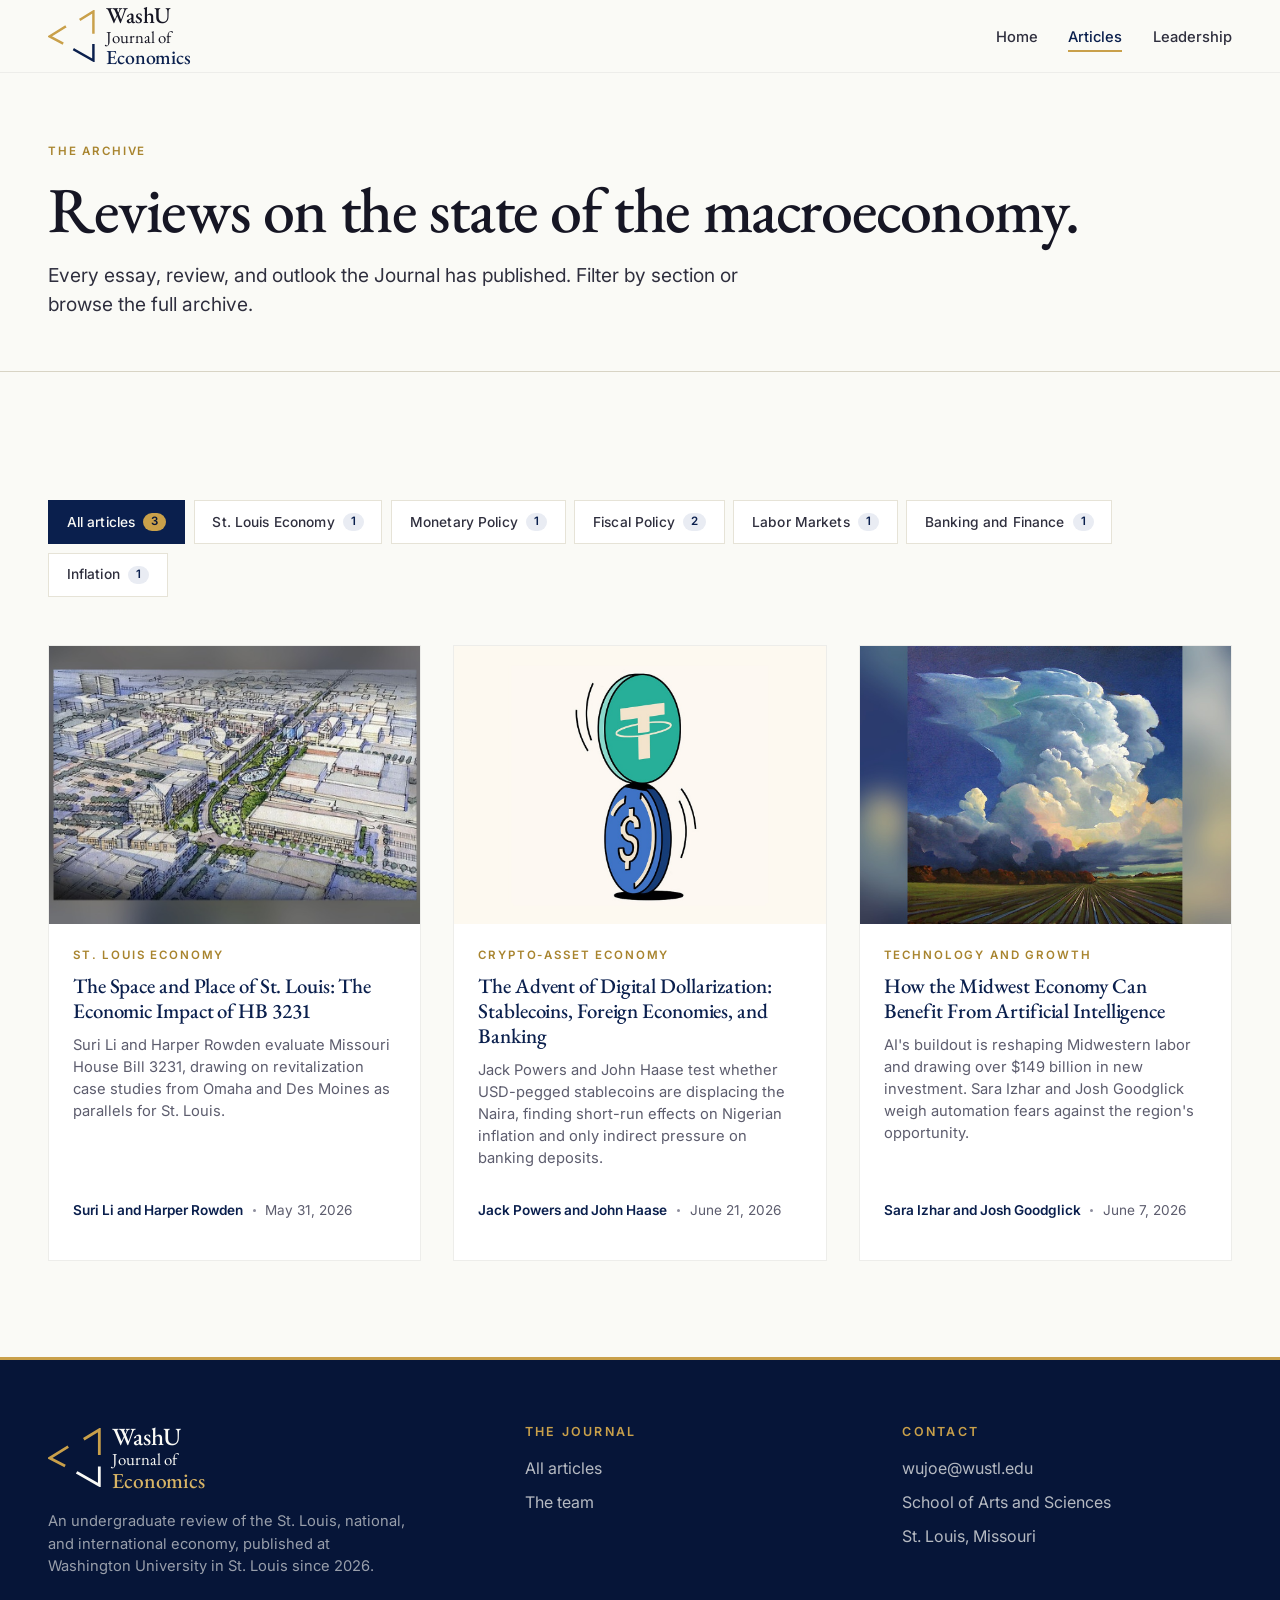
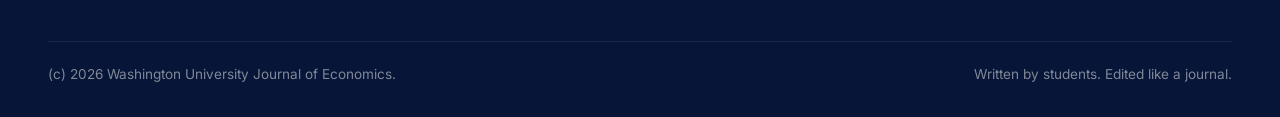
==== commit 929d4c85: "Use the storm-cloud painting as the cover for the AI article The source is only 592x600, so rather t" ====
--- a/articles.html
+++ b/articles.html
@@ -22,9 +22,9 @@
   <link rel="preconnect" href="https://fonts.googleapis.com" />
   <link rel="preconnect" href="https://fonts.gstatic.com" crossorigin />
   <link href="https://fonts.googleapis.com/css2?family=EB+Garamond:ital,wght@0,400;0,500;0,600;1,400;1,500&family=Inter:wght@400;500;600;700&display=swap" rel="stylesheet" />
-  <link rel="stylesheet" href="styles.css?v=14f92fd7" />
+  <link rel="stylesheet" href="styles.css?v=71347a96" />
   <link rel="icon" type="image/svg+xml" href="assets/logo.svg" />
-  <script src="script.js?v=19b71b5b" defer></script>
+  <script src="script.js?v=c184b61f" defer></script>
 </head>
 <body>
 
@@ -140,7 +140,7 @@
 
         <a href="articles/ai-midwestern-markets.html" class="article-card" data-categories="labor,fiscal">
           <div class="thumb">
-            <img src="assets/topics/ai-midwest.jpg?v=d4d2b6f4" alt="Illustration of a Midwestern town with factories, grain silos, a robot arm and a data dashboard, workers reviewing plans, beneath an AI chip motif" loading="lazy" />
+            <img src="assets/topics/ai-midwest.jpg?v=e0f34d12" alt="Painting of a towering cumulonimbus storm cloud rising over flat Midwestern farmland, with ploughed furrows leading to a distant treeline" loading="lazy" />
           </div>
           <div class="body">
             <span class="tag">Technology and Growth</span>
--- a/styles.css
+++ b/styles.css
@@ -860,12 +860,17 @@
 }
 
 /* ---------- Scroll reveal ---------- */
-.reveal {
+/* The base state is the finished, readable one. The hidden start is applied
+   only under .reveal-on, which JS adds to <html> once the observer is wired
+   up -- so a script error, a disabled script, or an observer that never fires
+   leaves the article fully readable instead of blank. */
+.reveal { opacity: 1; transform: none; }
+.reveal-on .reveal {
   opacity: 0;
   transform: translateY(18px);
   transition: opacity 0.7s var(--ease-out), transform 0.7s var(--ease-out);
 }
-.reveal.is-in {
+.reveal-on .reveal.is-in {
   opacity: 1;
   transform: translateY(0);
 }
@@ -945,18 +950,19 @@
 }
 
 /* Stagger-reveal: a single observer flip animates children with cascade */
-.reveal-stagger > * {
+.reveal-stagger > * { opacity: 1; transform: none; }
+.reveal-on .reveal-stagger > * {
   opacity: 0;
   transform: translateY(22px);
   transition: opacity 0.75s var(--ease-out), transform 0.75s var(--ease-out);
 }
-.reveal-stagger.is-in > * { opacity: 1; transform: translateY(0); }
-.reveal-stagger.is-in > *:nth-child(1) { transition-delay: 0ms; }
-.reveal-stagger.is-in > *:nth-child(2) { transition-delay: 90ms; }
-.reveal-stagger.is-in > *:nth-child(3) { transition-delay: 180ms; }
-.reveal-stagger.is-in > *:nth-child(4) { transition-delay: 270ms; }
-.reveal-stagger.is-in > *:nth-child(5) { transition-delay: 360ms; }
-.reveal-stagger.is-in > *:nth-child(6) { transition-delay: 450ms; }
+.reveal-on .reveal-stagger.is-in > * { opacity: 1; transform: translateY(0); }
+.reveal-on .reveal-stagger.is-in > *:nth-child(1) { transition-delay: 0ms; }
+.reveal-on .reveal-stagger.is-in > *:nth-child(2) { transition-delay: 90ms; }
+.reveal-on .reveal-stagger.is-in > *:nth-child(3) { transition-delay: 180ms; }
+.reveal-on .reveal-stagger.is-in > *:nth-child(4) { transition-delay: 270ms; }
+.reveal-on .reveal-stagger.is-in > *:nth-child(5) { transition-delay: 360ms; }
+.reveal-on .reveal-stagger.is-in > *:nth-child(6) { transition-delay: 450ms; }
 
 /* Navy section variant: color invert for sections with .section-navy */
 .section-navy {
@@ -1469,23 +1475,14 @@
   /* break out wider than the reading column on large screens */
   width: 100%;
 }
-.figure-wide {
+/* Every figure spans exactly the reading column -- no breakouts, no narrow
+   insets. Figures used to break 130px past the right margin on wide screens,
+   which read as misaligned against the text and gave the page a ragged edge. */
+.figure-wide,
+.figure-inset {
+  width: 100%;
+  max-width: 100%;
   margin: 2.4rem 0;
-}
-@media (min-width: 1180px) {
-  /* Break out to the right only. The left gutter is just var(--gap-6) = 48px
-     wide, so a symmetric breakout used to run under the sticky TOC. */
-  .figure-wide {
-    width: calc(100% + 130px);
-    margin-left: 0;
-    margin-right: -130px;
-  }
-}
-/* Inset figure: sits comfortably inside the reading column */
-.figure-inset {
-  max-width: 600px;
-  margin-left: auto;
-  margin-right: auto;
 }
 .figure figure { margin: 0; }
 .figure .frame {
@@ -1514,7 +1511,14 @@
 .figure figcaption em { font-style: italic; }
 
 /* Data table (Figure 3) */
-.data-table-wrap { margin: 2rem 0; }
+.data-table-wrap {
+  margin: 2rem 0;
+  /* contain wide tables: on a phone this scrolls inside the box instead of
+     stretching the document and pushing the article off-screen */
+  max-width: 100%;
+  overflow-x: auto;
+  -webkit-overflow-scrolling: touch;
+}
 .data-table {
   width: 100%;
   border-collapse: collapse;
